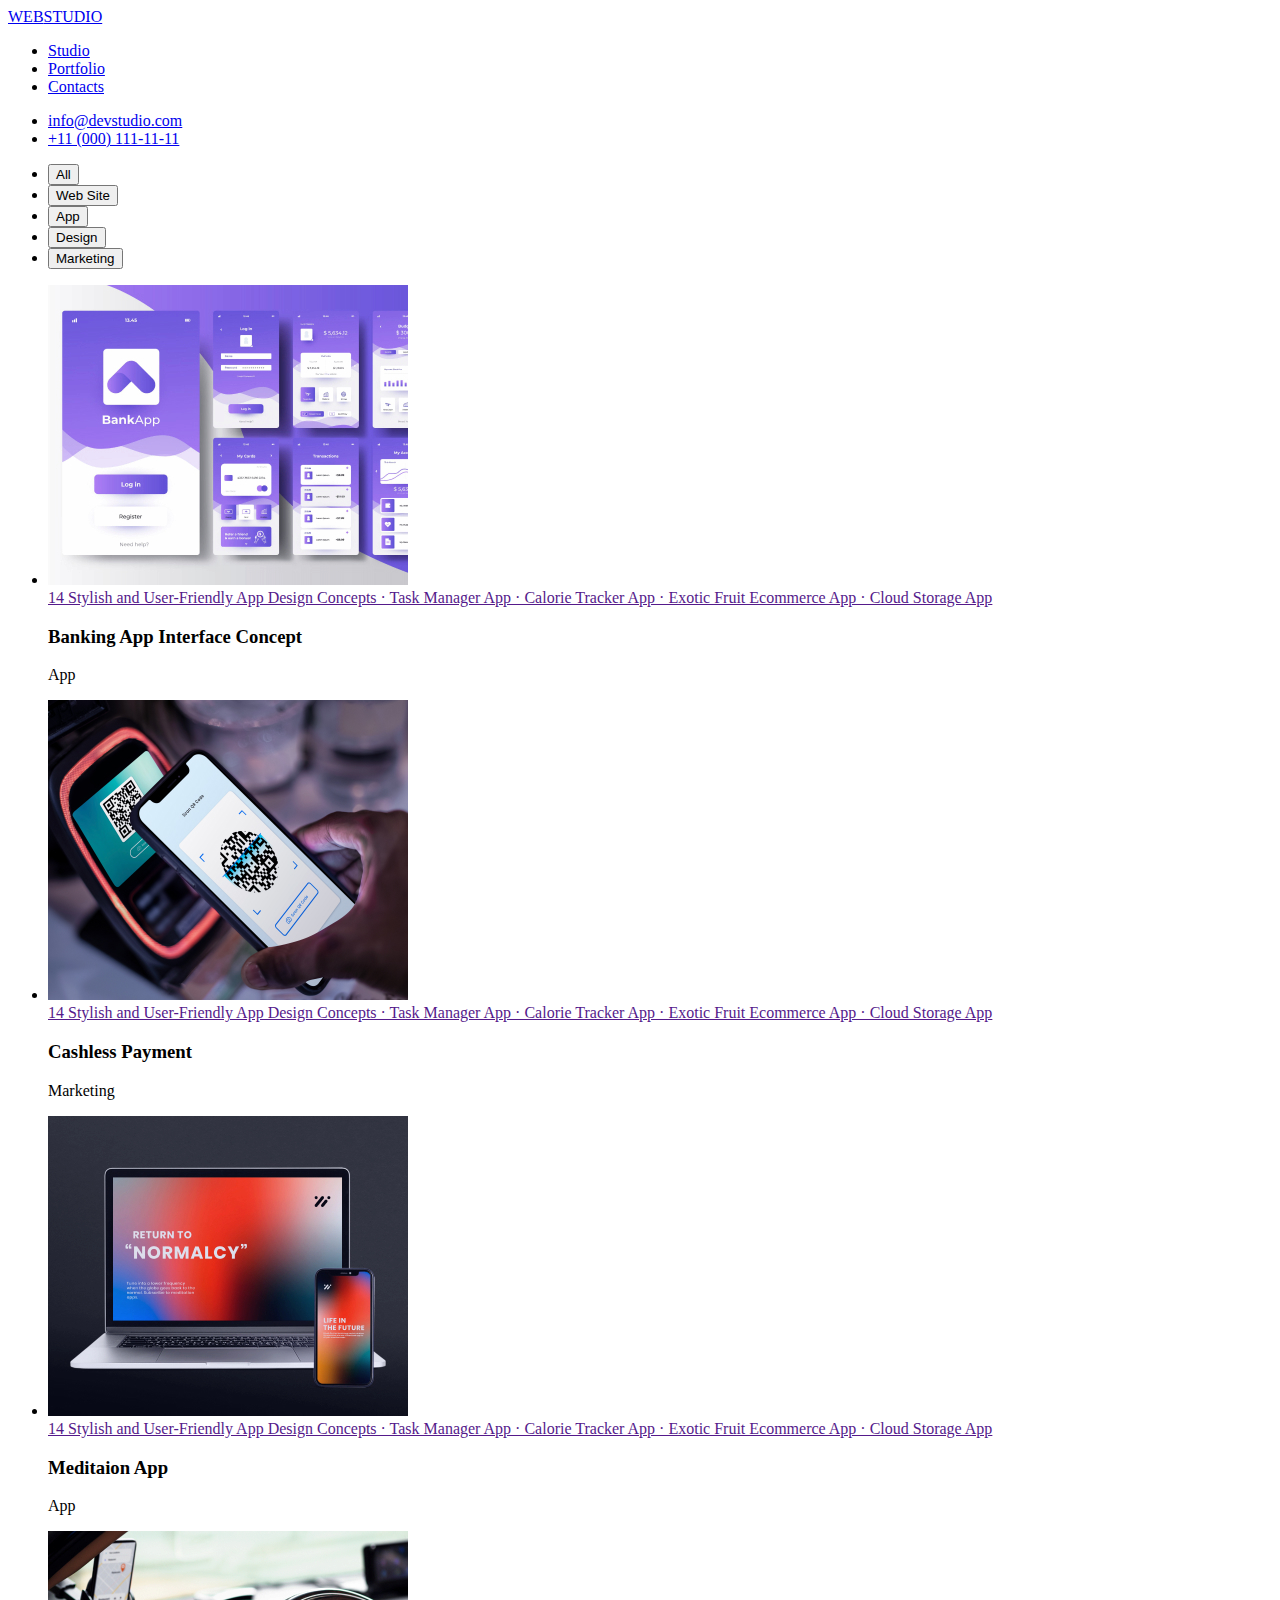
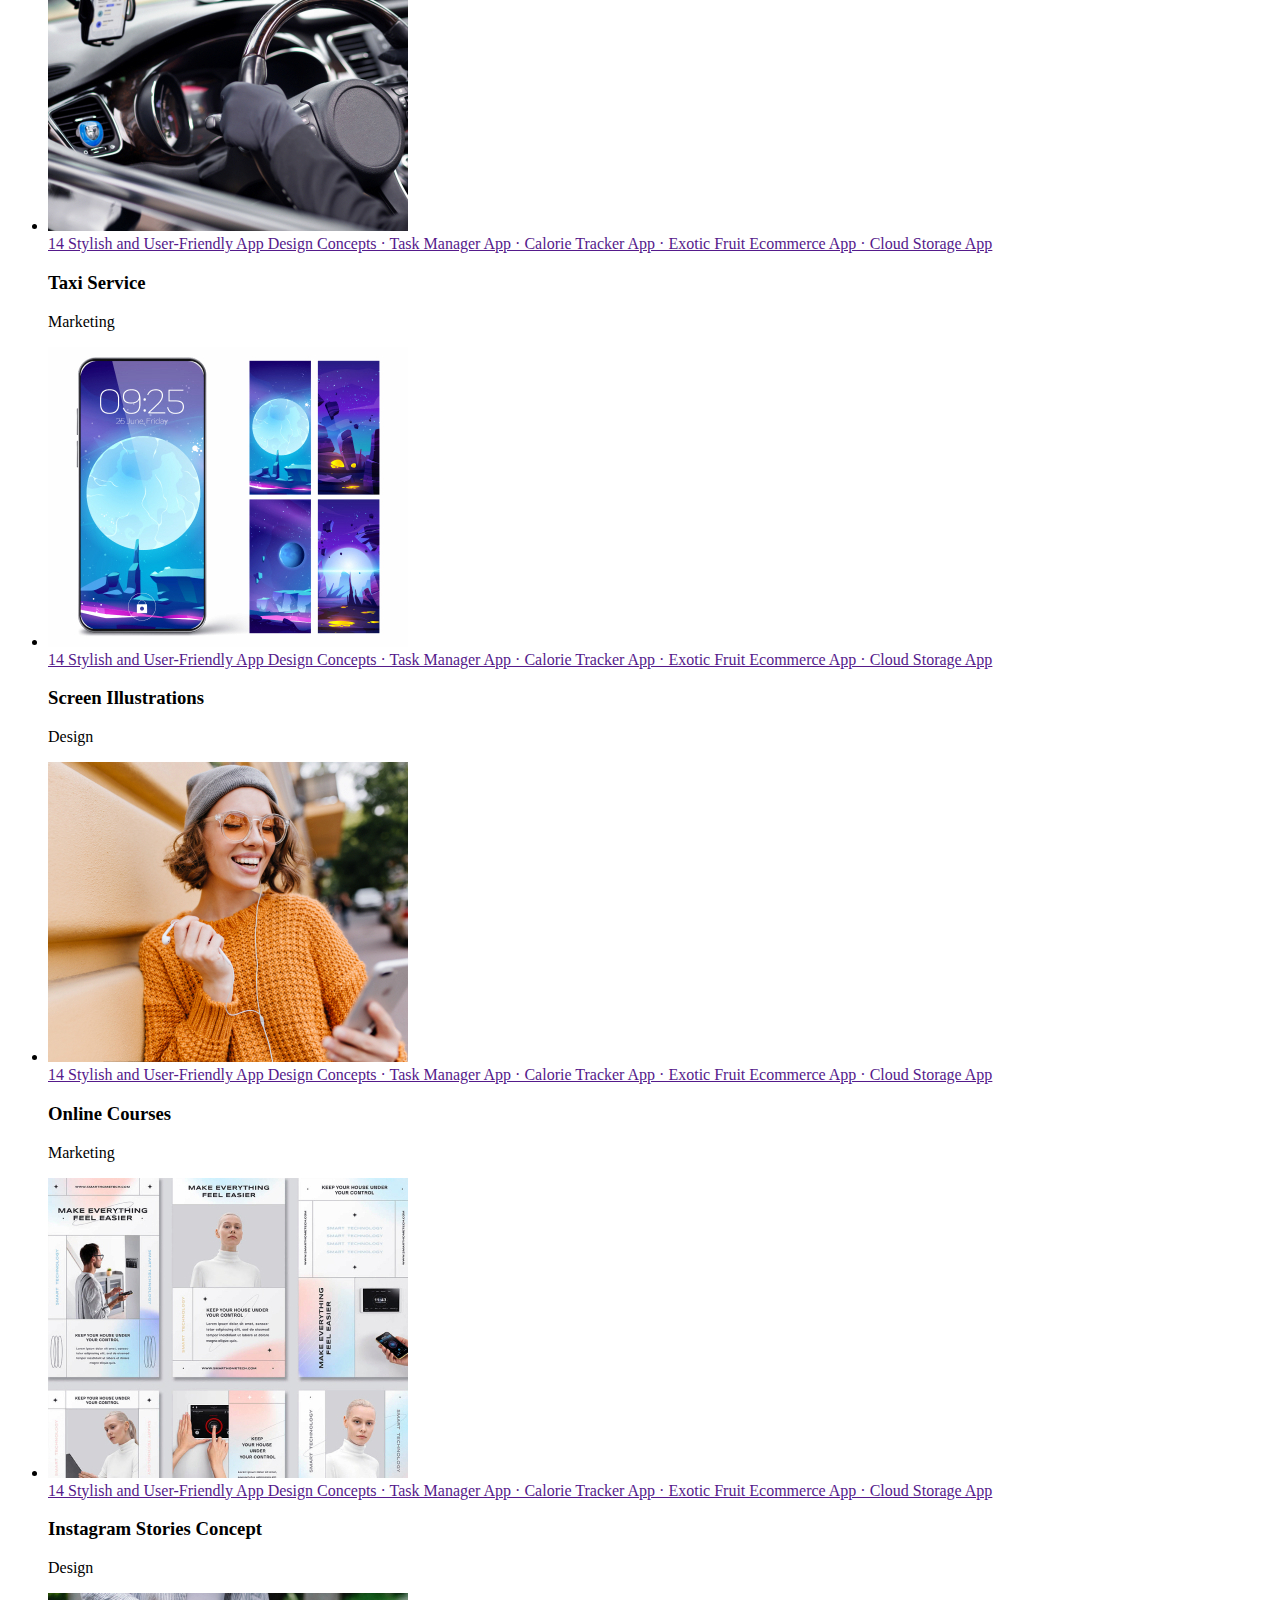
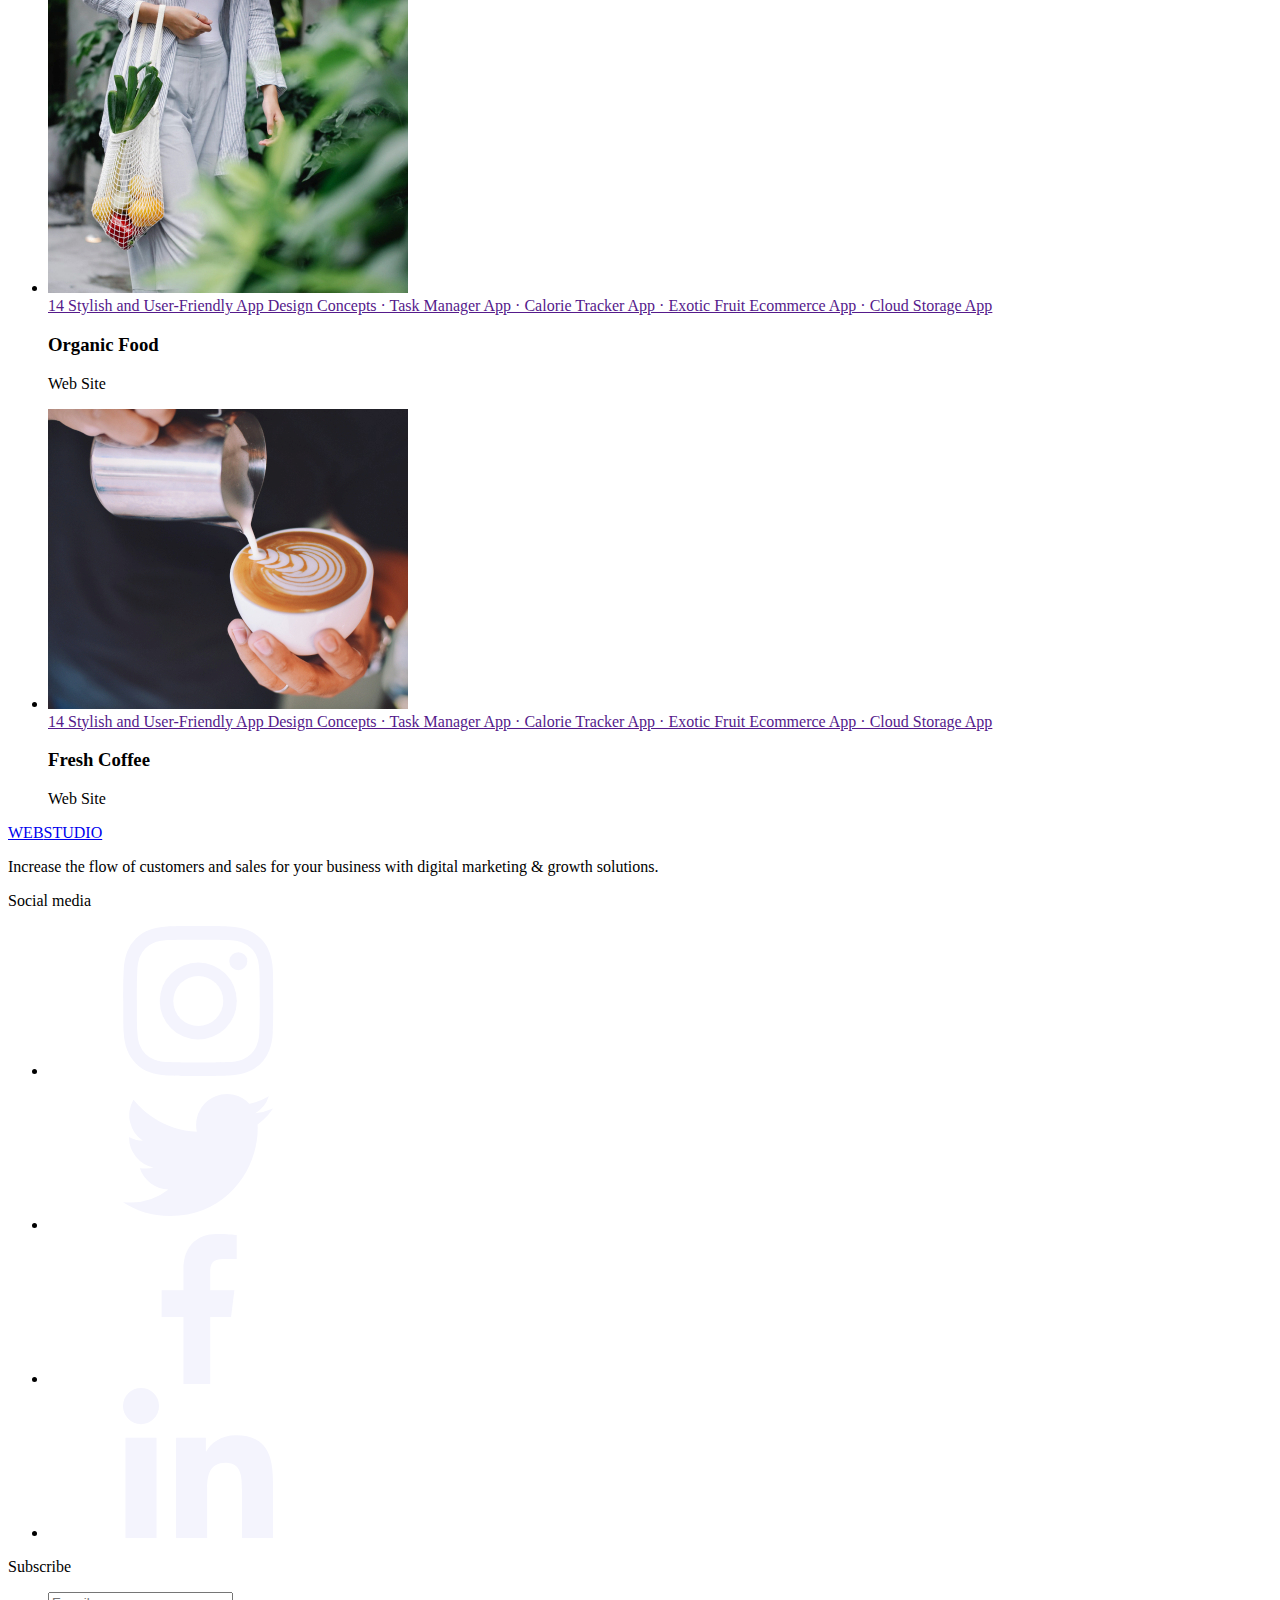
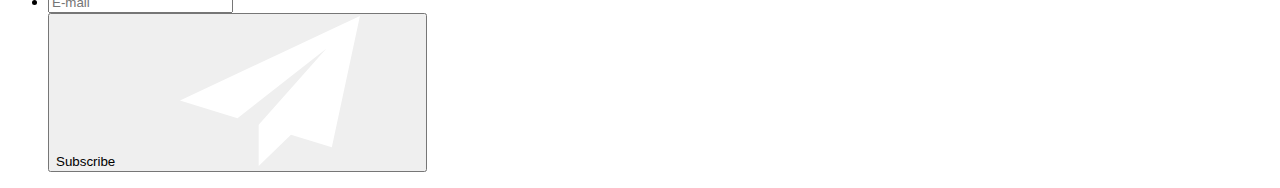
==== portfolio.html @ d81703ef "added hw7" ====
<!DOCTYPE html>
<html lang="en">
<head>
    <meta charset="UTF-8">
    <meta http-equiv="X-UA-Compatible" content="IE=edge">
    <meta name="viewport" content="width=device-width, initial-scale=1.0">
    
    <link rel="stylesheet" 
    href="https://cdnjs.cloudflare.com/ajax/libs/modern-normalize/1.1.0/modern-normalize.min.css" 
    integrity="sha512-wpPYUAdjBVSE4KJnH1VR1HeZfpl1ub8YT/NKx4PuQ5NmX2tKuGu6U/JRp5y+Y8XG2tV+wKQpNHVUX03MfMFn9Q==" 
    crossorigin="anonymous" 
    referrerpolicy="no-referrer"
    />
   
    <link rel="stylesheet" href="./css/portfolio.css">
    <title>Portfolio</title>
</head>
<body>
    <!--HEADER-->
    <header class="header">
        <div class="head-set container">
        <nav class="main-nav">
            <a class="webstudio" href="./index.html"><span class="web-btn">WEB</span>STUDIO</a>
            <ul class="header-list">
                <li><a class="navigation" href="./index.html">Studio</a></li>
                <li><a class="navigation portfolio" href="./portfolio.html">Portfolio</a></li>
                <li><a class="navigation" href="./index.html">Contacts</a></li>
                </ul>
        </nav>
        <ul class="header-phone">
            <li><a class="contact" href="mailto:info@devstudio.com">info@devstudio.com</a>
            </li>
            <li><a class="contact" href="tel:+11(000)111-11-11">+11 (000) 111-11-11</a>
            </li>
        </ul>
    </div>
    </header>
<!--NAVIGATION-->
    <main>
        <section class="section-portfolio">
    <div class="container">
        <ul class="buttons">
            <li><button class="portfolio-btn">All</button></li> 
            <li><button class="portfolio-btn">Web Site</button></li> 
            <li><button class="portfolio-btn">App</button></li>
            <li><button class="portfolio-btn">Design</button></li>
            <li><button class="portfolio-btn">Marketing</button></li>
           </ul>
       
       <!--CONCEPTS-->
        <ul class="main-content-portfolio">   
        <li class="photo-base icon-shadow"> 
        <a class="portfolio-focus" href="">      
        <div class="portfolio-thumb">   
        <img
        width="360" 
        src="./image/image-p1.jpg" 
        alt="Banking App">
        <div class="portfolio-translate">
        <div class="portfolio-overlay">
        <span class="overlay-text">14 Stylish and User-Friendly App Design Concepts · Task Manager App · Calorie Tracker App · Exotic Fruit Ecommerce App · Cloud Storage App</span>
        </div>
        </div>
        </div>
        </a>
        <div class="portfolio-text">
       <h3 class="hero">Banking App Interface Concept</h3>
       <p class="hero-text">App</p>
        </div>
       </li>

       <li class="photo-base icon-shadow">
        <a class="portfolio-focus" href="">
        <div class="portfolio-thumb">
        <img
        width="360" 
        src="./image/image-p2.jpg" 
        alt="Cashless">
        <div class="portfolio-translate">
        <div class="portfolio-overlay">
        <span class="overlay-text">14 Stylish and User-Friendly App Design Concepts · Task Manager App · Calorie Tracker App · Exotic Fruit Ecommerce App · Cloud Storage App</span>
        </div>
        </div>
        </div>
        </a>
        <div class="portfolio-text">
        <h3 class="hero">Cashless Payment</h3>
       <p class="hero-text">Marketing</p>
        </div>
       </li>

       <li class="photo-base icon-shadow">
        <a class="portfolio-focus" href="">
        <div class="portfolio-thumb">
        <img
        width="360" 
        src="./image/image-p3.jpg" 
        alt="Meditaion App">
        <div class="portfolio-translate">
        <div class="portfolio-overlay">
        <span class="overlay-text">14 Stylish and User-Friendly App Design Concepts · Task Manager App · Calorie Tracker App · Exotic Fruit Ecommerce App · Cloud Storage App</span>
        </div>
        </div>
        </div>
        </a>
        <div class="portfolio-text">
       <h3 class="hero">Meditaion App</h3>
       <p class="hero-text">App</p>
        </div>
       </li>

       <li class="photo-base icon-shadow">
        <a class="portfolio-focus" href="">
        <div class="portfolio-thumb">
        <img
        width="360" 
        src="./image/image-p4.jpg" 
        alt="Taxi Service">
        <div class="portfolio-translate">
        <div class="portfolio-overlay">
        <span class="overlay-text">14 Stylish and User-Friendly App Design Concepts · Task Manager App · Calorie Tracker App · Exotic Fruit Ecommerce App · Cloud Storage App</span>
        </div>
        </div>
        </div>
        </a>
        <div class="portfolio-text">
       <h3 class="hero">Taxi Service</h3>
       <p class="hero-text">Marketing</p>
        </div>
       </li>

       <li class="photo-base icon-shadow">
        <a class="portfolio-focus" href="">
        <div class="portfolio-thumb">
        <img
        width="360" 
        src="./image/image-p5.jpg" 
        alt="Screen Illustrations">
        <div class="portfolio-translate">
        <div class="portfolio-overlay">
        <span class="overlay-text">14 Stylish and User-Friendly App Design Concepts · Task Manager App · Calorie Tracker App · Exotic Fruit Ecommerce App · Cloud Storage App</span>
        </div>
        </div>
        </div>
        </a>
        <div class="portfolio-text">
       <h3 class="hero">Screen Illustrations</h3>
       <p class="hero-text">Design</p>
        </div>
       </li>

       
       <li class="photo-base icon-shadow">
        <a class="portfolio-focus" href="">
        <div class="portfolio-thumb">
        <img
        width="360" 
        src="./image/image-p6.jpg" 
        alt="Online Courses">
        <div class="portfolio-translate">
        <div class="portfolio-overlay">
        <span class="overlay-text">14 Stylish and User-Friendly App Design Concepts · Task Manager App · Calorie Tracker App · Exotic Fruit Ecommerce App · Cloud Storage App</span>
        </div>
        </div>   
        </div>
        </a>
        <div class="portfolio-text">
       <h3 class="hero">Online Courses</h3>
       <p class="hero-text">Marketing</p>
        </div>
       </li>
       
       
       <li class="photo-base icon-shadow">
        <a class="portfolio-focus" href="">
        <div class="portfolio-thumb">
        <img
        width="360" 
        src="./image/image-p7.jpg" 
        alt="Instagram Stories Concept">
        <div class="portfolio-translate">
        <div class="portfolio-overlay">
        <span class="overlay-text">14 Stylish and User-Friendly App Design Concepts · Task Manager App · Calorie Tracker App · Exotic Fruit Ecommerce App · Cloud Storage App</span>
        </div>
        </div>
        </div>
        </a>
        <div class="portfolio-text">
       <h3 class="hero">Instagram Stories Concept</h3>
       <p class="hero-text">Design</p>
        </div>
       </li>
       

       <li class="photo-base icon-shadow">
        <a class="portfolio-focus" href="">
        <div class="portfolio-thumb">
        <img
        width="360" 
        src="./image/image-p8.jpg" 
        alt="Organic Food">
        <div class="portfolio-translate">
        <div class="portfolio-overlay">
        <span class="overlay-text">14 Stylish and User-Friendly App Design Concepts · Task Manager App · Calorie Tracker App · Exotic Fruit Ecommerce App · Cloud Storage App</span>
        </div>
        </div>
        </div>
        </a>
        <div class="portfolio-text">
       <h3 class="hero">Organic Food</h3>
       <p class="hero-text">Web Site</p>
       </div>
       </li>


       <li class="photo-base icon-shadow">
        <a class="portfolio-focus" href="">
        <div class="portfolio-thumb">
        <img
        width="360" 
        src="./image/image-p9.jpg" 
        alt="Fresh Coffee">
        <div class="portfolio-translate">
        <div class="portfolio-overlay">
        <span class="overlay-text">14 Stylish and User-Friendly App Design Concepts · Task Manager App · Calorie Tracker App · Exotic Fruit Ecommerce App · Cloud Storage App</span>
        </div>
        </div>
        </div>
        </a>
        <div class="portfolio-text"> 
        <h3 class="hero">Fresh Coffee</h3>
        <p class="hero-text">Web Site</p>
        </div>
       </li>
        </ul>
    </div>
     </section>
    </main>
<!--FOOTER-->
    <footer class="footer">
        <div class="footer-flex">
        <div class="container social-place">
            <div class="webstudio-margin">
                <a class="webstudio-footer" href="./index.html"><span class="web-btn">WEB</span>STUDIO</a>
                <p class="footer-info">Increase the flow of customers and sales for your business with digital marketing &
                    growth solutions.</p>
            </div>
            <div class="footer-media">
                <p class="media-style">Social media</p>
                <ul class="footer-gap">
                <li>
                <a class="btn-config-footer" href=""><svg class="social-btn-footer">
                <use href="./image/symbol-defs.svg#instagram"></use>
                </svg></a>
                </li>
                <li>
                <a class="btn-config-footer" href=""><svg class="social-btn-footer">
                <use href="./image/symbol-defs.svg#twitter"></use>
                </svg></a>
                </li>
                <li>
                <a class="btn-config-footer" href=""><svg class="social-btn-footer">
                <use href="./image/symbol-defs.svg#facebook"></use>
                </svg></a>
                </li>
                <li>
                <a class="btn-config-footer" href=""><svg class="social-btn-footer">
                <use href="./image/symbol-defs.svg#linkedin"></use>
                </svg></a>
                </li>
             </ul>
            </div>
        </div>
        <form class=" footer-email">
    <label class="subscribe" for="email">Subscribe</label>
    <ul class="footer-subs">
     <li><input type="email" name="email" id="email" placeholder="E-mail" class="footer-input"></li>
     <button class="footer-button" type="submit">Subscribe
         <svg class="svg-send">
        <use href="./image/icons.svg#iconsend"></use>
     </svg>
     </button>
    </ul>
    </form>
    </div>
    </footer>
</body>
</html>
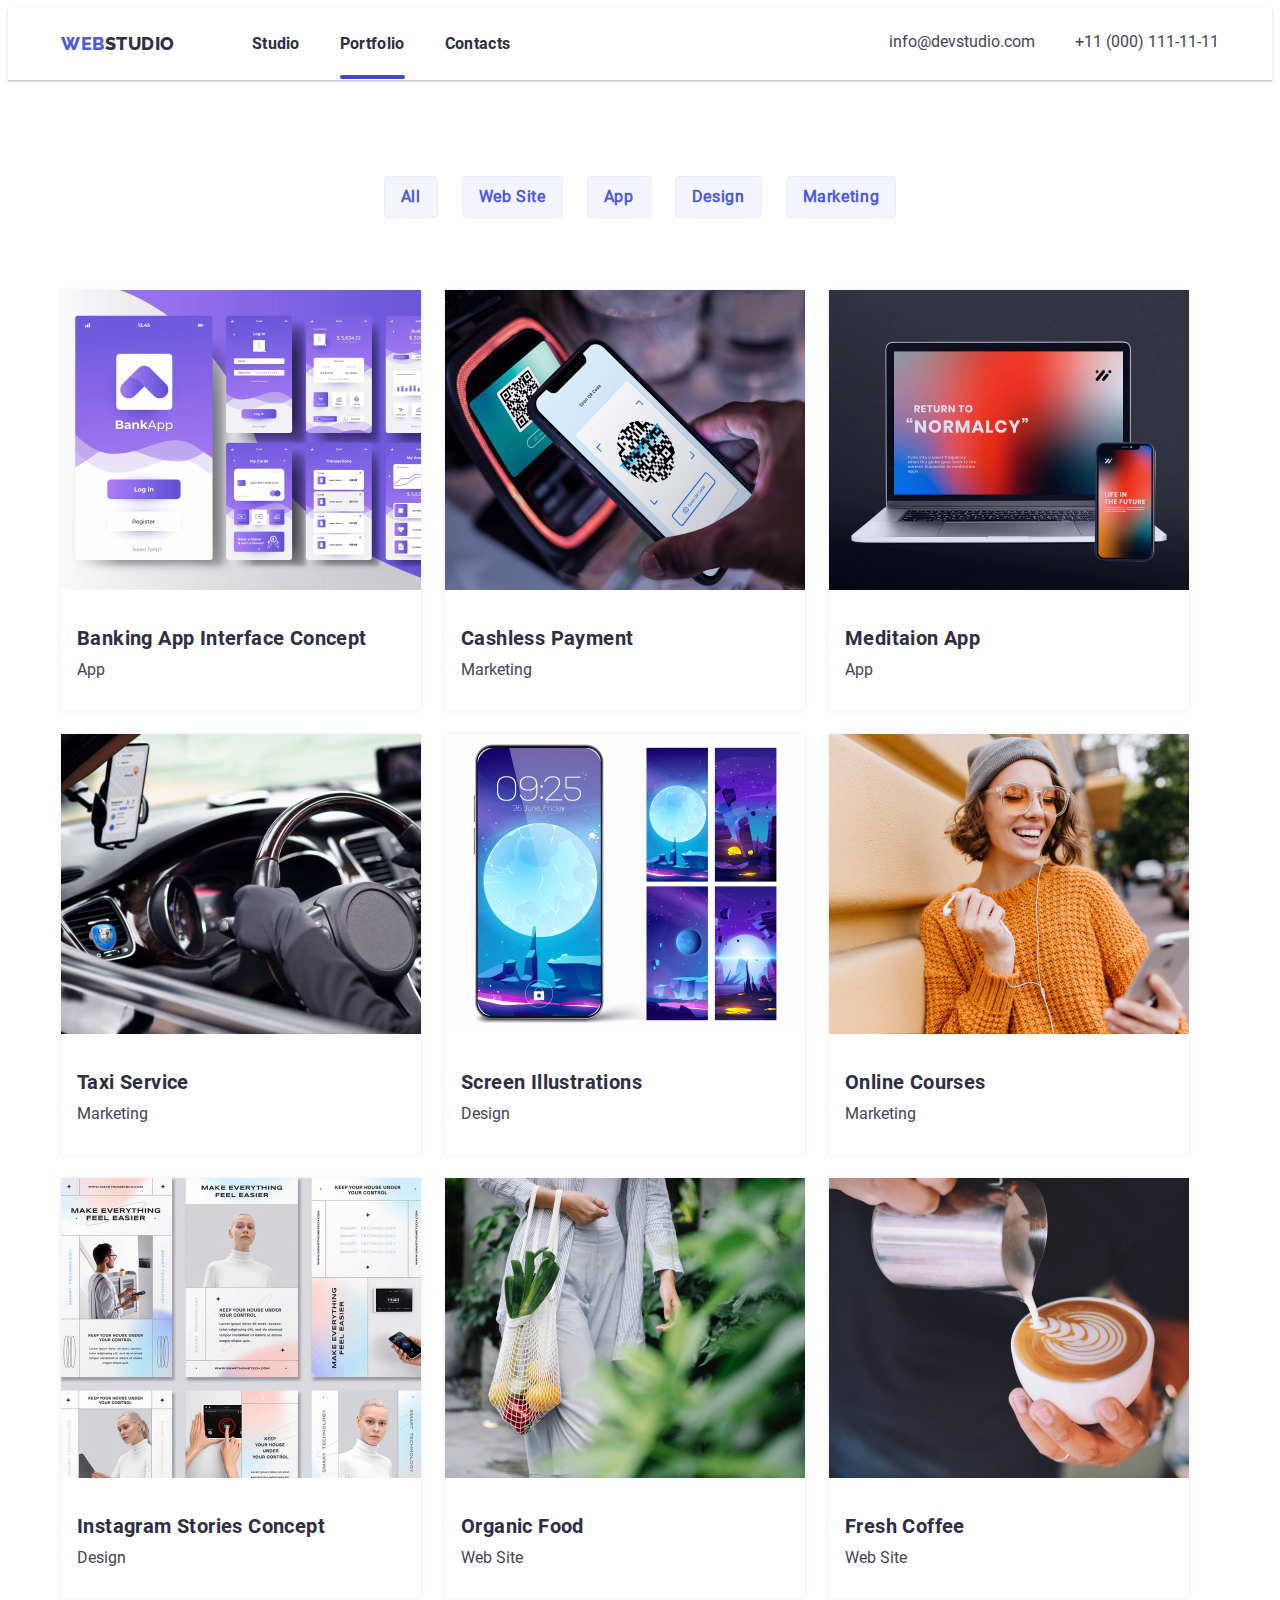
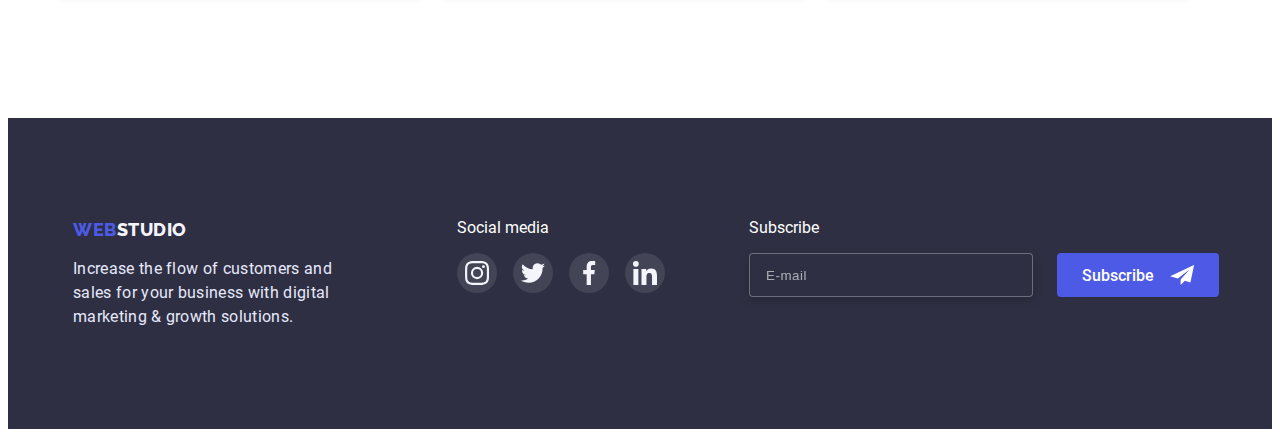
==== commit add15e21: "Bug fix" ====
--- a/portfolio.html
+++ b/portfolio.html
@@ -17,7 +17,7 @@
 </head>
 <body>
     <!--HEADER-->
-    <header class="header">
+    <header class="head">
         <div class="head-set container">
         <nav class="main-nav">
             <a class="webstudio" href="./index.html"><span class="web-btn">WEB</span>STUDIO</a>
--- a/css/portfolio.css
+++ b/css/portfolio.css
@@ -0,0 +1,378 @@
+/* FONTS */
+@font-face {
+    font-family:"Roboto-bold";
+    src: url("../fonts/Roboto-Bold.ttf");
+}
+@font-face {
+    font-family:"Roboto-medium";
+    src: url("../fonts/Roboto-Medium.ttf");
+}
+@font-face {
+    font-family:"Roboto-regular";
+    src: url("../fonts/Roboto-Regular.ttf");
+}
+@font-face {
+    font-family:"Raleway-extra";
+    src: url("../fonts/Raleway-ExtraBold.ttf");
+}
+/* FONTS END */
+/* HEADER */
+h1,
+h2,
+h3,
+h4,
+p {
+  margin-top: 0;
+  margin-bottom: 0;
+}
+
+ul,
+ol {
+  margin-top: 0;
+  margin-bottom: 0;
+  padding-left: 0;
+  padding-right: 0;
+ list-style: none; 
+}
+
+
+:root {
+ --primary-text-color:#434455;
+ --title-text-color: #2E2F42;
+ --logo-color: #4D5AE5;
+ --white-footer: #FFFFFF;
+ --timing-function:cubic-bezier(0.4, 0, 0.2, 1)
+}
+
+a:hover {
+    color:  blue
+}
+a:focus {
+color: blue;
+}
+.head {
+    padding-top: 24px;
+    padding-bottom: 24px;
+    box-shadow: 0px 2px 1px rgba(46, 47, 66, 0.08), 0px 1px 1px rgba(46, 47, 66, 0.16), 0px 1px 6px rgba(46, 47, 66, 0.08);
+}
+.head-set {
+    display: flex;
+    justify-content: space-between;
+}
+.container {
+    width: 1158px;
+    margin: 0 auto;
+    padding-left: 12px;
+    padding-right: 12px;
+}
+.main-nav {
+    display: flex;
+    align-items: center;
+}
+.webstudio {
+font-family:"Raleway-extra";
+text-decoration: none;
+font-size: 18px;
+line-height: 1.3;
+letter-spacing: 0.03em;
+color: #2E2F42;
+margin-right: 77px;
+transition-property: color;
+transition-duration: 250ms;
+transition-timing-function: cubic-bezier(0.4, 0, 0.2, 1);
+}
+.header-list  {
+    list-style: none;
+    display: flex;
+    align-items: center;
+    gap: 40px;
+}
+.navigation{
+position: relative;
+font-family:"Roboto-bold";
+font-size: 16px;
+line-height: 1.5;
+letter-spacing: 0.02em;
+color: #2E2F42;
+text-decoration: none;
+transition-property: color;
+transition-duration: 250ms;
+transition-timing-function: cubic-bezier(0.4, 0, 0.2, 1);
+padding-top:24px;
+padding-bottom:26px;
+}
+.portfolio::after{
+    position:absolute;
+    left: 0;
+    bottom: 0;
+    content:"";
+    display: block;
+    width: 100%;
+    height: 4px;
+    background-color: #404BBF;
+    border-radius: 2px;
+}
+.header-phone {
+display: flex;
+gap: 40px;
+margin: 0;
+padding: 0;
+}
+.contact {
+    font-family:"Roboto-regular";
+    display: block;
+    font-weight: 400;
+    font-size: 16px;
+    text-decoration: none;
+    line-height: 1.3;
+    color:#434455;
+    transition: color 250ms cubic-bezier(0.4, 0, 0.2, 1);
+}
+.section-portfolio {
+    padding-top: 96px;
+    padding-bottom: 120px;
+}
+.buttons {
+    display: flex;
+    gap: 24px;
+    margin-bottom: 72px;
+    padding-right: 0;
+    justify-content: center;
+    align-items: center;
+}
+.portfolio-btn {
+    font-family: 'Roboto-regular';
+    background: #F4F4FD;
+    border: 1px solid #E7E9FC;
+    border-radius: 4px;
+    padding: 8px 16px;
+    color: #4D5AE5;
+    letter-spacing: 0.04em;
+    font-weight: 600;
+    font-size: 16px;
+    line-height: 24px;
+    transition-property: background-color,box-shadow,color;
+    transition-duration: 250ms;
+    transition-timing-function: cubic-bezier(0.4, 0, 0.2, 1);
+}
+.portfolio-btn:hover,
+.portfolio-btn:focus {
+    background: #4D5AE5;
+    box-shadow: 0px 3px 1px rgba(0, 0, 0, 0.1), 0px 2px 1px rgba(0, 0, 0, 0.08), 0px 2px 2px rgba(0, 0, 0, 0.12);
+    border-radius: 4px;
+    color: #FFFFFF;
+    cursor: pointer;
+    }
+        .main-content-portfolio {
+    display: flex;
+    flex-wrap: wrap;
+    gap: 24px;
+    }
+       .photo-base {
+    width: 360px;
+    height: 420px;
+    left: 156px;
+    top: 288px;
+    background: #FFFFFF;
+    outline: 0.5px solid #F4F4FD;
+    box-shadow: 0px 1px 6px rgba(46, 47, 66, 0.08);
+    transition-property: box-shadow;
+    transition-duration: 250ms;
+    transition-timing-function: cubic-bezier(0.4, 0, 0.2, 1);
+    }
+      .icon-shadow:hover {
+    box-shadow: 0px 3px 1px rgba(0, 0, 0, 0.1), 0px 2px 1px rgba(0, 0, 0, 0.08), 0px 2px 2px rgba(0, 0, 0, 0.12);
+    }
+    .portfolio-focus:focus {color: #000;}
+    .portfolio-thumb {
+    position: relative;
+    overflow: hidden;
+}
+.portfolio-translate {
+    position:absolute;
+    top: 0;
+    left: 0;
+    width: 100%;
+    height: 100%;
+    background-color:rgba(64,75,191,0.70);
+    transform: translateY(100%);
+    transition: transform 250ms cubic-bezier(0.4, 0, 0.2, 1);
+}
+.portfolio-thumb:hover .portfolio-translate  {
+    transform: translateY(0%);
+}
+.portfolio-overlay {
+    position: absolute;
+    top: 50%;
+    left: 50%;
+    transform: translate(-50%,-50%);
+    width: 296px;
+    height: 100px;
+    padding-bottom:164px;
+}
+.overlay-text {
+    font-family: "Roboto-regular";
+    font-size: 16px;
+    color:#F4F4FD;   
+}
+  .portfolio-text {
+    padding-top: 32px;
+    padding-left: 16px;
+    padding-bottom: 32px;
+    }
+    .hero {
+font-family: 'Roboto-bold';
+font-size: 20px;
+line-height: 1.2;
+letter-spacing: 0.02em;
+color: #2E2F42;
+text-decoration: none;
+margin-bottom: 8px;
+} 
+.hero-text {
+font-family: 'Roboto-regular';
+font-size: 16px;
+line-height: 1.5;
+color: #434455;
+}
+.footer {
+    background-color: #2E2F42;
+    padding-top: 100px;
+    padding-bottom: 100px;
+}
+.footer-flex {
+    display: flex;
+    width: 1158px;
+    margin: 0 auto;
+}
+.social-place {
+    display: flex;
+}
+.webstudio-margin {
+margin-right: 120px;
+}
+.webstudio-footer {
+   font-family:"Raleway-extra";
+   text-decoration: none;
+   font-size: 18px;
+   line-height: 1.3;
+   display: flex;
+   align-items: center;
+   letter-spacing: 0.03em;
+   text-transform: uppercase;
+   color: #F4F4FD;
+   transition-property: color;
+    transition-duration: 250ms;
+    transition-timing-function: cubic-bezier(0.4, 0, 0.2, 1);
+}
+.web-btn {
+font-family: 'Raleway-extra';
+font-size: 18px;
+line-height: 1.3;
+letter-spacing: 0.03em;
+color: #4D5AE5;
+
+}
+.footer-info {
+font-family: 'Roboto-regular';
+font-size: 16px;
+line-height: 1.5;
+letter-spacing: 0.02em;
+color: #E7E9FC;
+max-width: 264px;
+margin-top: 16px;
+}
+.footer-media {
+    width: 208px;
+}
+.media-style {
+    font-family: "Roboto-regular";
+    font-size: 16px;
+    color: var(--white-footer);
+    padding-bottom: 16px;
+}
+.footer-gap {
+    display: flex;
+    gap: 16px;
+}
+.btn-config-footer {
+        background-color:rgba(255, 255, 255, 0.1);
+        display: flex;
+        align-items: center;
+        justify-content: center;
+        border-radius: 50%;
+        border: none;
+        width: 40px;
+        height: 40px;
+        transition-property: background-color;
+        transition-duration: 250ms;
+        transition-timing-function: cubic-bezier(0.4, 0, 0.2, 1);
+}
+.btn-config-footer:hover,
+.btn-config-footer:focus {
+background-color: #31D0AA;
+}
+.social-btn-footer {
+    width: 24px;
+    height: 24px;
+}
+.subscribe {
+    font-family: "Roboto-regular";
+    font-size: 16px;
+    color: var(--white-footer);
+} 
+.footer-subs {
+display: flex;
+padding-top: 16px;
+ gap: 24px;
+}
+.footer-input {
+    width: 264px;
+    height: 40px;
+    color: white;
+    background-color:#2E2F42;
+    border: 1px solid rgba(255, 255, 255, 0.3);
+    filter: drop-shadow(0px 4px 4px rgba(0, 0, 0, 0.15));
+    border-radius: 4px;
+    padding-left: 16px;
+    letter-spacing: 0.04em;
+}
+.footer-input:hover,
+.footer-input:focus {
+    border: 1px solid #4D5AE5;
+cursor: pointer;
+transition-property: border;
+transition-duration: 250ms;
+transition-timing-function: cubic-bezier(0.4, 0, 0.2, 1);
+}
+
+.footer-subs input::placeholder {
+color: rgba(255, 255, 255, 0.6);
+}
+.footer-button {
+font-family: "Roboto-medium";
+font-size: 16px;
+color: var(--white-footer);
+background-color: #4D5AE5;
+border-radius: 4px ;
+border: none;
+cursor: pointer;
+display: flex;
+align-items: center;
+justify-content: center;
+padding: 8px 25px;
+gap: 16px;
+}
+.footer-button:hover,
+.footer-button:focus {
+background-color:#404BBF;
+ box-shadow: 0px 4px 4px rgb(0 0 0 / 15%);
+transition-property: var(--logo-color);
+transition-duration: 250ms;
+transition-timing-function: cubic-bezier(0.4, 0, 0.2, 1);
+}
+.svg-send {
+display: flex;
+width: 24px;
+height: 20px;
+}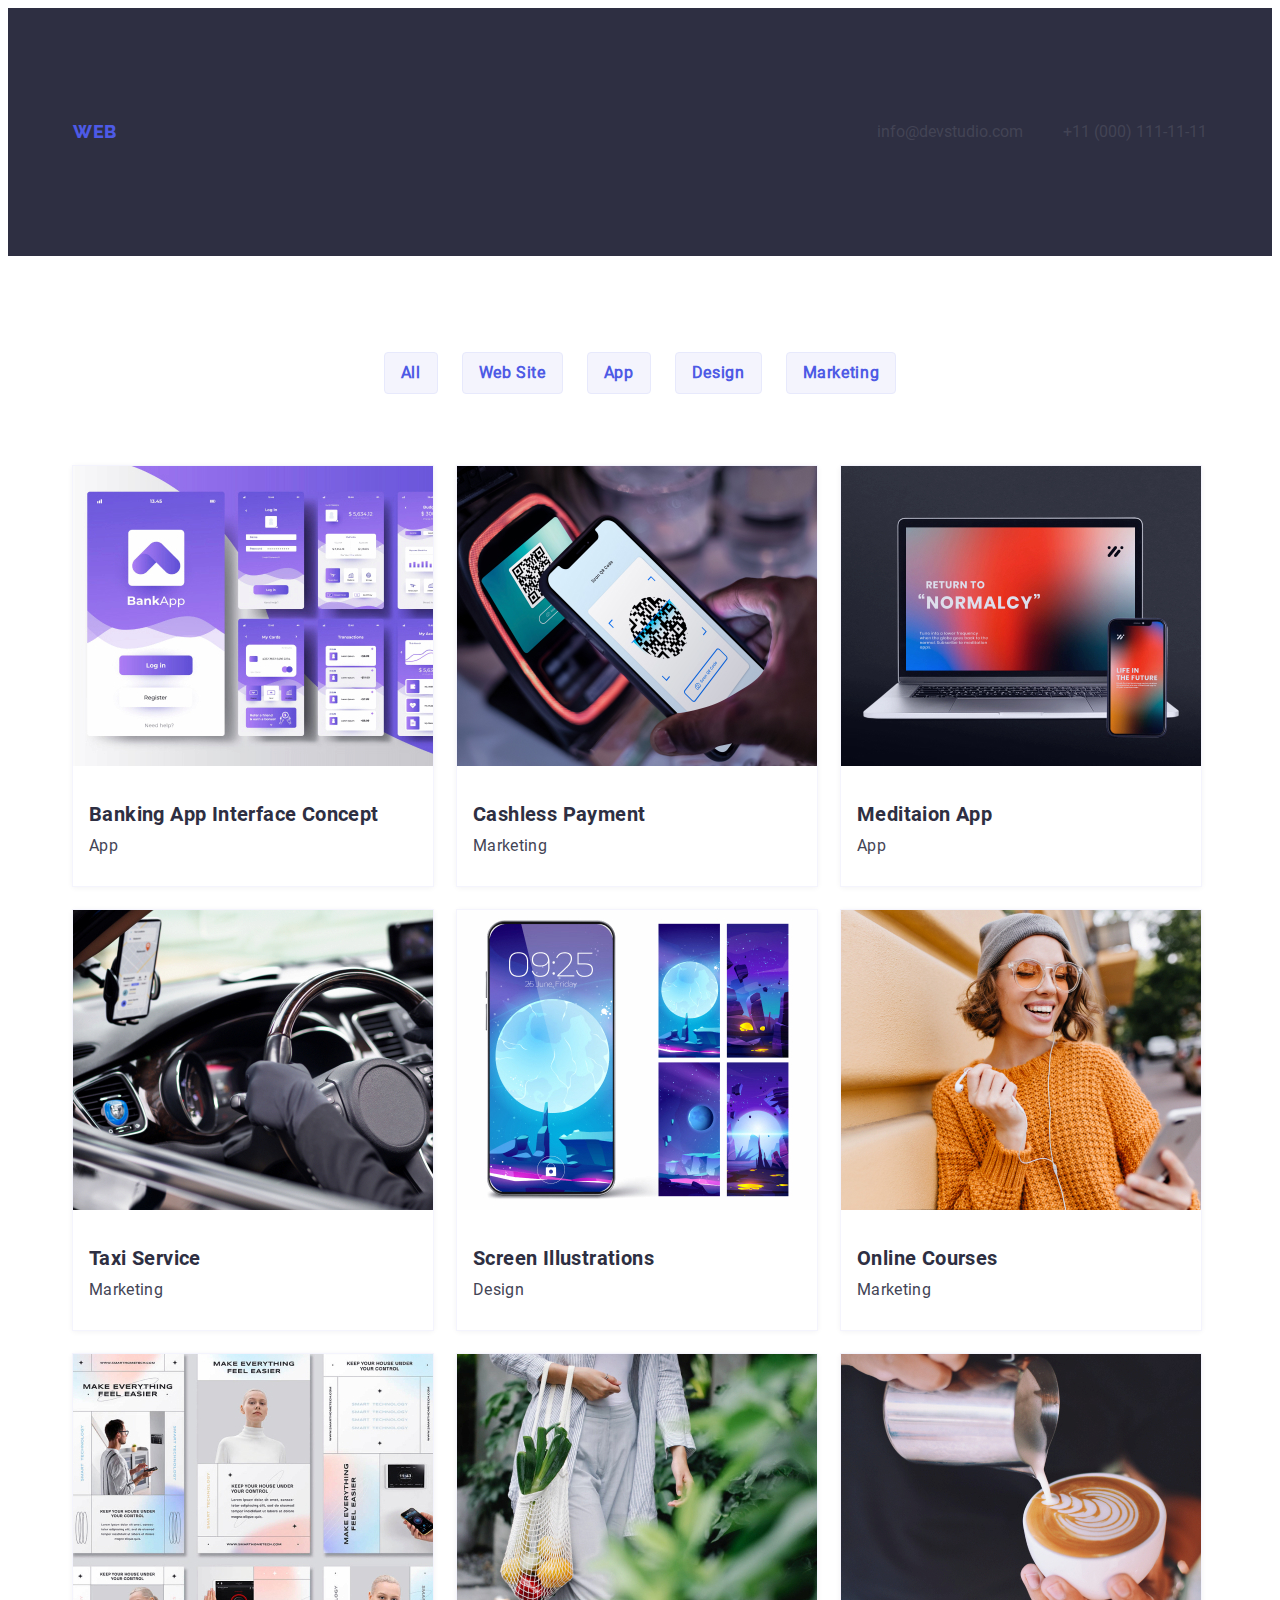
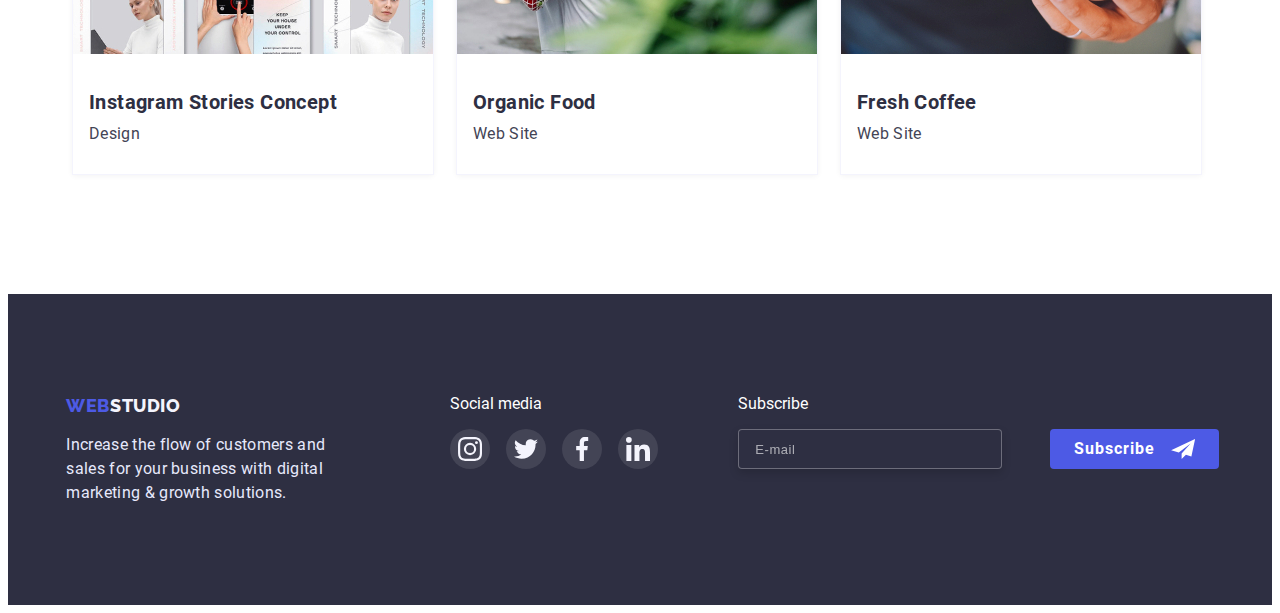
==== commit cf40d343: "fixed html" ====
--- a/portfolio.html
+++ b/portfolio.html
@@ -12,7 +12,7 @@
     referrerpolicy="no-referrer"
     />
    
-    <link rel="stylesheet" href="./css/portfolio.css">
+    <link rel="stylesheet" href="./css/styles.css">
     <title>Portfolio</title>
 </head>
 <body>
--- a/css/styles.css
+++ b/css/styles.css
@@ -0,0 +1,1495 @@
+/* FONTS */
+@font-face {
+    font-family:"Roboto-bold";
+    src: url("../fonts/Roboto-Bold.ttf");
+}
+@font-face {
+    font-family:"Roboto-medium";
+    src: url("../fonts/Roboto-Medium.ttf");
+}
+@font-face {
+    font-family:"Roboto-regular";
+    src: url("../fonts/Roboto-Regular.ttf");
+}
+@font-face {
+    font-family:"Raleway-extra";
+    src: url("../fonts/Raleway-ExtraBold.ttf");
+}
+/* FONTS END */
+*, ::after, ::before {
+    box-sizing: border-box;
+}
+:root {
+ --primary-text-color:#434455;
+ --title-text-color: #2E2F42;
+ --logo-color: #4D5AE5;
+ --white-footer: #FFFFFF;
+ --timing-function:cubic-bezier(0.4, 0, 0.2, 1)
+}
+h1,
+h2,
+h3,
+h4,
+p {
+  margin-top: 0;
+  margin-bottom: 0;
+}
+ul,
+ol {
+  margin-top: 0;
+  margin-bottom: 0;
+  padding-left: 0;
+  padding-right: 0; 
+  list-style: none;
+}
+a:hover {
+color:  blue
+}
+a:focus {
+color: blue;
+}
+.container {
+
+    padding-left: 15px;
+    padding-right: 15px;
+    margin: 0 auto;
+}
+@media screen and (min-width:480px) {
+    .container {
+        width: 426px;
+    } 
+}
+@media screen and (min-width:768px) {
+    .container {
+        width: 767px;
+    } 
+}
+@media screen and (min-width:1200px) {
+    .container {
+    width: 1158px;
+    margin: 0 auto;
+    padding-left: 12px;
+    padding-right: 12px;
+    } 
+}
+
+/* ==========HEADER=========== */
+.studio::after{
+    position:absolute;
+    left: 0;
+    bottom: 0;
+    content:"";
+    display: block;
+    width: 100%;
+    height: 4px;
+    background-color: #404BBF;
+    border-radius: 2px;
+}
+.header {
+    padding-top: 24px;
+    padding-bottom: 24px;
+    margin-top: 0;
+    margin-bottom: 0;
+    box-shadow: 0px 2px 1px rgba(46, 47, 66, 0.08), 0px 1px 1px rgba(46, 47, 66, 0.16), 0px 1px 6px rgba(46, 47, 66, 0.08);
+}
+@media screen and (min-width:768px) {
+    .header {
+        padding-top: 17px;
+        padding-bottom: 17px;
+    }
+}
+@media screen and (max-width:1999.98px) {
+    .header {
+        padding-top: 20px;
+        padding-bottom: 20px;
+    }
+}
+@media screen and (min-width:1200px) {
+    .header {
+        padding-top: 24px;
+        padding-bottom: 24px;
+    }
+    
+}
+.head-set {
+    display: flex;
+    align-items: center;
+    justify-content: space-between;
+}
+@media screen and (max-width:767.98px) {
+    .head-set {
+    display: flex;
+    width: 100vw;
+    align-items: center;
+    justify-content: space-between;
+}
+}
+@media screen and (min-width:1200px) {
+    .head-set {
+    padding-left: 12px;
+    padding-right: 12px;
+    margin: 0 auto;
+}
+}
+.main-nav {
+    display: flex;
+    align-items: center;
+}
+.header-list {
+    list-style: none;
+    display: flex;
+    align-items: center;
+    gap: 40px;
+    margin-left: 77px;
+}
+@media screen and (min-width:320px) {
+    .header-list {
+        display: none;
+    }
+}
+@media screen and (min-width:768px) {
+    .header-list {
+    list-style: none;
+    display: flex;
+    align-items: center;
+    gap: 40px;
+    margin-left: 120px;
+    }
+}
+@media screen and (min-width:1200px) {
+    .header-list {
+        margin-left: 77px;
+    }  
+}
+.header-phone {
+display: flex;
+gap: 40px;
+margin: 0;
+padding: 0;
+}
+@media screen and (min-width:768px) {
+    .header-phone {
+        gap:unset;
+        flex-direction: column;
+    }   
+}
+@media screen and (max-width:767.98px) {
+    .header-phone {
+        display: none;
+    }   
+}
+@media screen and (min-width:1200px) {
+    .header-phone {
+        gap:40px;
+        flex-direction: unset;
+    }
+    
+}
+.contact {
+    font-family:"Roboto-regular";
+    display: block;
+    font-weight: 400;
+    font-size: 16px;
+    text-decoration: none;
+    line-height: 1.3;
+    color:#434455;
+    transition: color 250ms cubic-bezier(0.4, 0, 0.2, 1);
+}
+@media screen and (min-width:768px) {
+    .contact {
+        font-size: 12px;
+    } 
+}
+@media screen and (min-width:1200px) {
+    .contact {
+    font-family:"Roboto-regular";
+    display: block;
+    font-weight: 400;
+    font-size: 16px;
+    text-decoration: none;
+    line-height: 1.5;
+    color:#434455;
+    transition: color 250ms cubic-bezier(0.4, 0, 0.2, 1); 
+    }
+    
+}
+.list {
+    list-style: none;
+    margin: 0;
+    padding: 0;
+}
+.contacts {
+    font-family:"Roboto-regular";
+    font-size: 16px;
+    line-height: 1.5;
+    letter-spacing: 0.02em;
+    color: #434455;
+    text-decoration: none;
+    transition-property: color;
+    transition-duration: 250ms;
+    transition-timing-function: cubic-bezier(0.4, 0, 0.2, 1);
+}
+.webstudio {
+font-family:"Raleway-extra";
+text-decoration: none;
+font-size: 18px;
+line-height: 1.3;
+letter-spacing: 0.03em;
+color: #2E2F42;
+transition-property: color;
+transition-duration: 250ms;
+transition-timing-function: cubic-bezier(0.4, 0, 0.2, 1);
+}
+.web-btn {
+font-family: 'Raleway-extra';
+font-size: 18px;
+line-height: 1.3;
+letter-spacing: 0.03em;
+color: #4D5AE5;
+}
+.navigation{
+position: relative;
+font-family:"Roboto-bold";
+font-size: 16px;
+line-height: 1.5;
+letter-spacing: 0.02em;
+color: #2E2F42;
+text-decoration: none;
+transition-property: color;
+transition-duration: 250ms;
+transition-timing-function: cubic-bezier(0.4, 0, 0.2, 1);
+padding-top:24px;
+padding-bottom:26px;
+}
+@media screen and (min-width:1200px) {
+    .studio::after {
+    position:absolute;
+    left: 0;
+    bottom: 0;
+    content:"";
+    display: block;
+    width: 100%;
+    height: 4px;
+    background-color: #404BBF;
+    border-radius: 2px;
+    }
+    
+}
+
+/* ====MAIN===== */
+.heading {
+    font-family:"Roboto-bold";  
+    margin-bottom: 72px;
+    padding-right: 15px;
+    padding-left: 15px;
+    font-weight: 700;
+    font-size: 36px;
+    color: #FFFFFF;
+    line-height: 1.11;
+    letter-spacing: 0.02em;
+}
+@media screen and (min-width:1200px) {
+    .heading {  
+    font-size: 56px;
+    line-height: 1.07;
+    text-align: center;
+    padding-bottom: 48px;
+    margin: 0;
+}
+}
+@media screen and (min-width:768px) {
+    .heading {
+        font-size:56px;
+        margin-bottom: 40px;
+    }
+}
+.head {
+        background-color: var(--title-text-color);
+        text-align: center;
+        padding-top: 112px;
+        padding-bottom: 112px;
+}
+.head-section {
+    display: block;
+    margin-left: auto;
+    margin-right: auto;
+    background-image: linear-gradient(
+        rgba(46, 47, 66, 0.7),
+        rgba(46, 47, 66, 0.7)
+        ),
+        url(../image/people-office-small.jpg);
+    background-repeat: no-repeat;
+    background-position: center;
+    background-size: cover;
+}
+@media (min-device-pixel-ratio: 2),
+  (min-resolution: 192dpi),
+  (min-resolution: 2dppx) {
+    .head-section {
+        background-image: linear-gradient(
+            rgba(46, 47, 66, 0.7),
+            rgba(46, 47, 66, 0.7)
+            ),
+            url(../image/people-office-2x.jpg);
+    }
+  }
+    @media screen and (min-width:320px) {
+    .head-section {
+        height:432px;
+    }
+  }
+    @media screen and (min-width:768px) {
+    .head-section {
+    background-image: linear-gradient(
+        rgba(46, 47, 66, 0.7),
+        rgba(46, 47, 66, 0.7)
+        ),
+        url(../image/people-office-tablet.jpg);
+    background-repeat: no-repeat;
+    background-position: center;
+    background-size: cover;
+    }
+  }
+  @media screen and (min-width:1200px) {
+    .head-section {
+        background-color: var(--title-text-color);
+    background-image: linear-gradient(to right,
+    rgba( 46, 47, 66, 0.7 ),
+    rgba( 46, 47, 66, 0.7 )),
+    url(../image/people-office\ 1.jpg);
+    box-shadow: 0px 4px 4px rgba(0, 0, 0, 0.25), 0px 4px 4px rgba(0, 0, 0, 0.25);
+    background-size: cover;
+    padding: 192px 0px 192px 0px;
+    text-align: center;
+    margin: 0;
+    
+    }
+  }
+  @media screen and (min-width:1200px) {
+    .head-section {
+        height:603px;
+    }  
+  }
+  .btn:hover,
+.btn:focus{
+    background-color:#404BBF;
+    box-shadow: 0px 4px 4px rgb(0 0 0 / 15%);
+}
+.btn {
+font-family: 'Roboto-bold';
+display: inline-block;
+border: 1px solid transparent;
+min-width: 170px;
+padding: 16px 32px;
+border-radius: 4px;
+font-weight: 600;
+font-size: 16px;
+line-height: 1.19;
+letter-spacing: 0.04em;
+color: #FFFFFF;
+background-color: #4D5AE5;
+box-shadow: 0px 4px 4px rgb(0 0 0 / 15%);
+cursor: pointer;
+transition-property: background-color;
+transition-duration: 250ms;
+transition-timing-function: cubic-bezier(0.4, 0, 0.2, 1);
+}
+@media screen and (min-width:1200px) {
+    .btn {
+line-height: 1.1;
+border: none;
+cursor: pointer;
+display: flex;
+align-items: center;
+justify-content: center;
+gap:10px;
+margin-right: auto;
+margin-left: auto;
+}
+    
+}
+.hero {
+font-family: 'Roboto-bold';
+font-weight: 600;
+font-size: 36px;
+line-height: 1.1;
+letter-spacing: 0.02em;
+color: #2E2F42;
+text-decoration: none;
+margin-bottom: 8px;
+/* text-align: center; */
+} 
+@media screen and (min-width:1200px) {
+.hero {
+font-size: 20px;
+line-height: 1.2;
+text-align: left;
+}
+}
+.hero-text {
+font-family: 'Roboto-medium';
+font-size: 16px;
+line-height: 1.5;
+letter-spacing: 0.02em;
+color: #434455;
+}
+@media screen and (min-width:1200px) {
+.hero-text {
+font-family: 'Roboto-regular';
+}
+}
+@media screen and (min-width: 320px){
+.hero-text {
+    text-align: left;
+}
+}
+.section-about {
+        padding-top: 96px;
+        padding-bottom: 96px;
+    }
+    
+    @media screen and (min-width:1200px) {
+        .section-about {
+            padding-top: 120px;
+            padding-bottom: 120px;
+        }
+        
+    }
+    .items {
+        margin-bottom: 72px;
+    }
+   .section-hero1 .items{
+    margin-bottom: 72px;
+    text-align: center;
+   }
+   @media screen and (min-width:768px) {
+    .section-hero1 .items:nth-child(2n){
+    margin-bottom: 0px;
+   }
+   }
+@media screen and (min-width: 768px){
+.section-hero1 .items {
+    width: calc((100% - 24px)/2);
+    text-align: left;
+}
+}
+@media screen and (min-width:768px) {
+.section-hero1 .items:nth-child(2n) {
+margin-left: 24px;
+}
+}
+@media screen and (min-width:768px) {
+.section-hero1 .items:nth-child(3) {
+margin-bottom: 0px;
+}
+}
+    @media screen and (min-width:1200px) {
+        .items {
+            margin: 0;
+        }
+    }
+@media screen and (min-width:1200px) {
+    .icon-svg{
+    width: 64px;
+    height: 64px;
+}
+.section-hero1 {
+    display: flex;
+    gap: 24px;
+    justify-content: center;
+}
+}
+@media screen and (min-width:768px) {
+.section-hero1 {
+    display: flex;
+    flex-wrap: wrap;
+}    
+}
+@media screen and (min-width:1200px) {
+    .section-hero1 {
+        flex-wrap: nowrap;
+    }
+}
+.skill-card {
+    display: none;
+    align-items: center;
+    justify-content: center;
+    width: 264px;
+    height: 112px;
+    background-color: #F4F4FD;
+    margin-bottom: 8px;
+}
+@media screen and (min-width:1200px) {
+    .skill-card {
+    display: flex;
+    align-items: center;
+    justify-content: center;
+    width: 264px;
+    height: 112px;
+    background-color: #F4F4FD;
+    margin-bottom: 8px;
+}
+}
+
+@media screen and (min-width:1200px) {
+    .section {
+        padding-top: 120px;
+        padding-bottom: 120px;
+    }
+}
+@media screen and (max-width:1199.98px) {
+    .worklist {
+        display: none;
+    }  
+}
+
+.section-back-color {
+    padding-top: 96px;
+    padding-bottom: 96px;
+    background: #F4F4FD;
+}
+@media screen and (min-width:1200px) {
+    .section-back-color {
+    padding-top: 120px;
+    padding-bottom: 120px;
+}   
+}
+.about-us {
+font-family: 'Roboto-bold';
+font-size: 36px;
+line-height: 1.1;
+letter-spacing: 0.02em;
+text-align: center;
+margin-bottom: 72px;
+color: #2E2F42;
+}
+.about-customer {
+    padding-top: 96px;
+    padding-bottom: 96px;
+}
+@media screen and (min-width:1200px) {
+    .about-customer {
+    padding-top: 120px;
+    padding-bottom: 120px;
+}
+}
+.photos {
+    text-align: center;
+    margin: 0;
+    padding: 0;
+}
+@media screen and (min-width:768px) {
+    .photos {
+    display: flex;
+    flex-wrap: wrap;
+    justify-content: center;
+    }
+    
+}
+@media screen and (min-width:1200px) {
+    .photos {
+    display: flex;
+    gap: 24px;
+    justify-content: center;
+    padding-left: 0;
+    margin: 0;
+}
+}
+.section-about-us {
+    width: 260.35px;
+    height: 436px;
+    margin-right: auto;
+    margin-left: auto;
+    margin-bottom: 72px;
+    box-shadow: 0px 1px 6px rgba(46, 47, 66, 0.08), 0px 1px 1px rgba(46, 47, 66, 0.16), 0px 2px 1px rgba(46, 47, 66, 0.08);
+    border-radius: 0px 0px 4px 4px; 
+    background: #FFFFFF;
+}
+
+@media screen and (min-width:768px) {
+    .section-about-us {
+        margin-left: 0px;
+        margin-right: 0px;
+    }
+    
+}
+@media screen and (min-width:768px) {
+    .section-about-us:nth-child(2n+1) {
+    margin-right: 24px;
+    } 
+}
+@media screen and (min-width:768px) {
+    .section-about-us:nth-child(3) {
+    margin-bottom: 0px;
+    }
+}
+@media screen and (min-width:768px) {
+    .section-about-us:last-child {
+    margin-bottom: 0px;
+    }
+}
+@media screen and (min-width:1200px) {
+    .section-about-us {
+    text-align: center;
+    min-width: 264px;
+    margin: 0;
+}
+}
+@media screen and (min-width:1200px) {
+    .section-about-us:nth-child(2n+1) {
+    margin-right: 0px;
+    } 
+}
+.aboutus-text {
+    text-align: center;
+    padding: 32px 16px;
+}
+.social {
+    display:flex;
+    width: 232px;
+    height: 48px;
+    gap: 24px;
+}
+.btn-config {
+background-color: #4D5AE5;
+display: flex;
+align-items: center;
+justify-content: center;
+border-radius: 50%;
+border:none;
+width: 40px;
+height: 40px;
+transition-property: background-color;
+transition-duration: 250ms;
+transition-timing-function: cubic-bezier(0.4, 0, 0.2, 1);
+}
+.btn-config:hover,
+.btn-config:focus {
+    background-color:#404BBF;
+}
+.social-btn {
+    width: 16px;
+    height: 16px;
+    align-items: center;
+    justify-content: center;   
+}
+.subtitle {
+font-family: 'Roboto-medium';
+font-weight: 500;
+font-size: 20px;
+line-height: 1.2;
+letter-spacing: 0.02em;
+margin-bottom: 8px;
+color: #2E2F42;
+}
+.text {
+    font-family:"Roboto-regular";
+    font-weight: 400;
+    font-size: 16px;
+    line-height: 1.5;
+    letter-spacing: 0.02em;
+    color:#434455;
+    margin-bottom: 12px;
+}
+.svg-position {
+    display: flex;
+    flex-wrap: wrap;
+    justify-content: center;
+    align-items: center;
+    gap: 16px;
+}
+@media screen and (min-width:768px) {
+    .svg-position {
+        gap: 24px;
+    }
+}
+@media screen and (min-width:1200px) {
+    .svg-position {
+    align-items: center;
+    flex-wrap:nowrap;
+    column-gap: 24px;
+    margin: 0;
+}   
+}
+.customers {
+    display: flex;
+    align-items: center;
+    justify-content: center;
+    width: 190px;
+    height: 88px;
+    border: 1px solid #8E8F99;
+    border-radius: 4px;
+    fill:#8E8F99;
+    transition-property: border;
+    transition-duration: 250ms;
+    transition-timing-function: cubic-bezier(0.4, 0, 0.2, 1);  
+}
+@media screen and (min-width:1200px) {
+    .customers {
+    width: 168px;
+} 
+}
+.customers:hover,
+.customers:focus {
+    border-color:#4D5AE5;
+    fill: #4D5AE5;
+}
+.customers:active {
+    border: 1px solid #4D5AE5;
+    fill: #4D5AE5;
+}
+.customers:hover + .customer-svg,
+.customers:focus + .customer-svg{
+    fill: #4D5AE5;
+}
+.customers:active + .customer-svg{
+    fill: #4D5AE5;
+}
+.customer-svg {
+    display: flex;
+    align-items: center;
+    justify-content: center;
+    width: 60px;
+    height: 58px;
+    transition-property: fill;
+    transition-duration: 250ms;
+    transition-timing-function: cubic-bezier(0.4, 0, 0.2, 1);
+}
+@media screen and (min-width:1200px) {
+    .customer-svg {
+    width: 106px;
+    height: 60px;
+} 
+}
+/* =====FOOTER====== */
+.footer {
+    background-color: #2E2F42;
+}
+@media screen and (min-width:1200px) {
+.footer {
+padding-top: 100px;
+padding-bottom: 100px;
+}    
+}
+.footer-flex {
+ padding-top: 96px;
+ padding-bottom: 100px;
+}
+@media screen and (min-width:768px) {
+    .footer-flex {
+        display: flex;
+        flex-wrap: wrap;
+    }
+    
+}
+@media screen and (min-width:1200px) {
+.footer-flex {
+display: flex;
+width: 1158px;
+margin: 0 auto;
+padding: 0;
+flex-wrap: nowrap;
+} 
+}
+@media screen and (min-width:1200px) {
+    .social-place {
+    display: flex;
+}
+}
+@media screen and (min-width:768px) {
+    .social-place {
+    margin-right: 24px;
+    padding-left: 108px;
+    text-align: left;
+}    
+}
+@media screen and (min-width:1200px) {
+    .social-place {
+    padding: 0;
+    margin-right: 0;
+}    
+}
+.webstudio-margin {
+    margin-left: auto;
+    margin-right: auto;
+    width: 264px;
+    text-align: center;
+}
+@media screen and (min-width:1200px) {
+.webstudio-margin {
+margin-right: 120px;
+}   
+}
+
+.webstudio-footer {
+   font-family:"Raleway-extra";
+   text-decoration: none;
+   font-size: 18px;
+   line-height: 1.3;
+   display: inline-block;
+   letter-spacing: 0.03em;
+   text-transform: uppercase;
+   color: #F4F4FD;
+   transition-property: color;
+   transition-duration: 250ms;
+   transition-timing-function: cubic-bezier(0.4, 0, 0.2, 1);
+   margin-bottom: 16px;
+}
+@media screen and (min-width:768px) {
+    .webstudio-footer {
+        display: flex;
+    }
+    
+}
+@media screen and (min-width:1200px) {
+    .webstudio-footer {
+   display: flex;
+   align-items: center;
+}
+}
+.footer-info {
+font-family: 'Roboto-regular';
+font-size: 16px;
+line-height: 1.5;
+letter-spacing: 0.02em;
+color: #E7E9FC;
+text-align: left;
+margin-bottom: 72px;
+}
+@media screen and (min-width:1200px) {
+.footer-info {
+max-width: 264px;
+margin-bottom:0px;
+text-align: left;
+}
+    
+}
+.footer-media {
+text-align: center;
+}
+@media screen and (min-width:1200px) {
+    .footer-media {
+    width: 208px;
+    text-align: left;
+    margin-right: 80px;
+}  
+}
+.media-style {
+    font-family: "Roboto-medium";
+    font-size: 16px;
+    color: var(--white-footer);
+    margin-bottom: 16px;
+}
+@media screen and (min-width:768px) {
+    .media-style {
+        text-align: left;
+    }   
+}
+@media screen and (min-width:1200px) {
+    .media-style {
+    font-family: "Roboto-regular";
+}
+    
+}
+.footer-gap {
+    display: flex;
+    justify-content: center;
+    gap: 16px;
+    margin-bottom: 72px;
+}
+@media screen and (min-width:1200px) {
+    .footer-gap {
+    justify-content: unset;
+    margin: 0px;
+}
+}
+.btn-config-footer {
+        background-color:rgba(255, 255, 255, 0.1);
+        display: flex;
+        align-items: center;
+        justify-content: center;
+        border-radius: 50%;
+        border: none;
+        width: 40px;
+        height: 40px;
+        transition-property: background-color;
+        transition-duration: 250ms;
+        transition-timing-function: cubic-bezier(0.4, 0, 0.2, 1);
+}
+.btn-config-footer:hover,
+.btn-config-footer:focus {
+background-color: #31D0AA;
+}
+.social-btn-footer {
+    width: 24px;
+    height: 24px;
+}
+.subscribe {
+    font-family: "Roboto-regular";
+    font-size: 16px;
+    color: var(--white-footer);
+} 
+.footer-subs input::placeholder {
+color: rgba(255, 255, 255, 0.6);
+}
+@media screen and (min-width:1200px) {
+.footer-subs {
+display: flex;
+ gap: 24px;
+ padding-top: 16px;
+}
+}
+.footer-subs input::placeholder {
+color: rgba(255, 255, 255, 0.6);
+font-size: 13px;
+}
+.footer-input {
+    width: 100%;
+    height: 40px;
+    color: white;
+    background-color:#2E2F42;
+    border: 1px solid rgba(255, 255, 255, 0.3);
+    filter: drop-shadow(0px 4px 4px rgba(0, 0, 0, 0.15));
+    border-radius: 4px;
+    padding-left: 16px;
+    letter-spacing: 0.04em;
+    margin-top: 16px;
+    margin-bottom: 16px;
+}
+@media screen and (min-width:768px) {
+    .footer-input {
+        width: 264px;
+        margin-right: 24px;
+    }
+}
+@media screen and (min-width:1200px) {
+    .footer-input {
+    width: 264px;
+    height: 40px;
+    margin-top: 0;
+    margin-bottom: 0;
+}
+    
+}
+.footer-input:hover,
+.footer-input:focus {
+    border: 1px solid #4D5AE5;
+cursor: pointer;
+transition-property: border;
+transition-duration: 250ms;
+transition-timing-function: cubic-bezier(0.4, 0, 0.2, 1);
+}
+.footer-button {
+font-family: "Roboto-bold";
+font-size: 16px;
+line-height: 1.5;
+letter-spacing: 0.06em;
+color: var(--white-footer);
+background-color: #4D5AE5;
+border-radius: 4px ;
+border: none;
+cursor: pointer;
+display: inline-flex;
+align-items: center;
+justify-content: center;
+padding: 8px 24px;
+gap: 16px;
+}
+.footer-button:hover,
+.footer-button:focus {
+background-color:#404BBF;
+ box-shadow: 0px 4px 4px rgb(0 0 0 / 15%);
+transition-property: var(--logo-color);
+transition-duration: 250ms;
+transition-timing-function: cubic-bezier(0.4, 0, 0.2, 1);
+}
+.svg-send {
+display: flex;
+width: 24px;
+height: 20px;
+}
+.footer-form {
+    text-align: center;
+}
+@media screen and (min-width:768px) {
+    .footer-form {
+        padding-left: 108px;
+        text-align: left;
+    }
+    
+}
+@media screen and (min-width:1200px) {
+.footer-form {
+padding: 0;
+text-align: unset;
+}
+
+}
+/* ====Modal==== */
+.backdrop {
+    position: fixed;
+    top: 0;
+    left: 0;
+    z-index: 100;
+    width: 100%;
+    height: 100%;
+    background-color: rgba(46, 47, 66, 0.4);
+    transition-property: opacity , visibility ;
+    transition-duration: 250ms;
+    transition-timing-function: cubic-bezier(0.4, 0, 0.2, 1);
+}
+.backdrop.is-hidden  {
+    opacity: 0;
+    visibility: hidden;
+    pointer-events: none;
+}
+.modal {
+    position: absolute;
+    top: 50%;
+    left: 50%;
+    transform: translate(-50%,-50%);
+    width: 392px;
+    background-color: #FCFCFC;
+    box-shadow: 0px 1px 1px rgba(0, 0, 0, 0.14), 0px 1px 3px rgba(0, 0, 0, 0.12), 0px 2px 1px rgba(0, 0, 0, 0.2); 
+    border-radius: 4px;
+    padding: 72px 16px 24px 16px;
+}
+@media screen and (max-width:428px) {
+    .modal {
+    width: calc(100% - 32px); 
+    }
+}
+.modal-btn {
+position: fixed;
+right: 24px;
+top: 24px;
+display: flex;
+align-items: center;
+justify-content: center;
+background-color: #E7E9FC;
+border: 1px solid rgba(0, 0, 0, 0.1);
+border-radius: 50%;
+width: 24px;
+height: 24px;
+cursor: pointer;
+transition-property: background-color;
+transition-duration: 250ms;
+transition-timing-function: cubic-bezier(0.4, 0, 0.2, 1);
+}
+.modal-svg {
+    width: 8px;
+    height: 8px;
+    transition-property: fill;
+    transition-duration: 250ms;
+    transition-timing-function: cubic-bezier(0.4, 0, 0.2, 1);
+}
+.logo-modal {
+font-family: 'Roboto-bold';
+font-style: normal;
+font-weight: 500;
+font-size: 16px;
+line-height: 1.5;
+text-align: center;
+letter-spacing: 0.02em;
+color: #2E2F42;
+margin-bottom: 16px;
+}
+.modal-subs {
+display: inline-block;
+font-family: 'Roboto-regular';
+font-weight: 400;
+font-size: 12px;
+line-height: 1.3;
+letter-spacing: 0.04em;
+color: #8E8F99;
+margin-bottom: 4px;
+}
+.order-position {
+position: relative;
+}
+.icon-order {
+    position: absolute;
+    top: 14px;
+    bottom: 14px;
+    left: 19px;
+    display: inline-block;
+    width: 15px;
+    height: 14px;
+}
+input,textarea {
+ outline:transparent;
+}
+textarea {
+    resize: none;
+}
+textarea:focus,
+textarea:hover {
+outline: 1px solid #4D5AE5;
+outline-offset: -1px;
+transition-property: outline;
+transition-duration: 250ms;
+transition-timing-function: cubic-bezier(0.4, 0, 0.2, 1);
+}
+.fields {
+font-size: 12px;
+width: 100%;
+height: 40px;
+border: 1px solid rgba(33, 33, 33, 0.2);
+border-radius: 4px;
+margin-bottom: 8px;
+padding-left: 38px;
+}
+.fields:focus {
+outline: 1px solid #4D5AE5;
+outline-offset: -1px;
+transition-property: outline;
+transition-duration: 250ms;
+transition-timing-function: cubic-bezier(0.4, 0, 0.2, 1);
+}
+.fields:focus + .icon-order {
+fill: #4D5AE5;
+transition-property: fill;
+transition-duration: 250ms;
+transition-timing-function: cubic-bezier(0.4, 0, 0.2, 1);
+}
+.fields:not(:placeholder-shown):required:valid {
+outline-color: green;
+transition-property: outline;
+transition-duration: 250ms;
+transition-timing-function: cubic-bezier(0.4, 0, 0.2, 1);
+}.fields:not(:placeholder-shown):required:invalid {
+outline-color: red;
+transition-property: outline;
+transition-duration: 250ms;
+transition-timing-function: cubic-bezier(0.4, 0, 0.2, 1);
+}
+.field-comment {
+border: 1px solid rgba(33, 33, 33, 0.2);
+border-radius: 4px;
+width: 100%;
+height: 120px;
+padding-top: 8px;
+padding-left: 16px;
+margin-bottom: 16px;
+}
+.field-comment::placeholder {
+font-family: "Roboto-regular";
+font-size: 12px; 
+line-height: 1.3;
+color: rgba(117, 117, 117, 0.5);
+letter-spacing: 0.04em;
+}
+.policy-check {
+display: flex;
+align-items: center;
+vertical-align: middle;
+margin-bottom: 24px;
+}
+.policy {
+font-family: 'Roboto-regular';
+font-weight: 400;
+font-size: 12px;
+line-height: 1.33;
+letter-spacing: 0.04em;
+color: #757575;
+padding-left: 8px;
+}
+.checkbox {
+appearance: none;
+cursor: pointer;
+width: 100%;
+max-width: 16px;
+height: 16px;
+border: 1.25px solid #2E2F42;
+border-radius: 2px;
+transition-property: background-color;
+transition-duration: 250ms;
+transition-timing-function: cubic-bezier(0.4, 0, 0.2, 1);
+}
+.checkbox:focus {
+    border: 1.25px solid #404BBF;
+}
+.checkbox:checked {
+background-image: url(../image/checkbox.svg);
+background-repeat: no-repeat;
+background-position: center;
+background-origin: border-box;
+background-size: 10px;
+background-color: #404BBF;
+border-color: #404BBF;
+}
+.order-btn {
+display: block;
+font-family: 'Roboto-regular';
+font-size: 16px;
+line-height: 1.1;
+letter-spacing: 0.04em;
+min-width: 170px;
+padding: 16px 32px;
+margin-left: auto;
+margin-right: auto;
+color: #FFFFFF;
+background-color: #4D5AE5;
+box-shadow: 0px 4px 4px rgba(0, 0, 0, 0.15);
+border-radius: 4px;
+border: none;
+cursor: pointer;
+}
+
+/* HAMBURGER */
+.menu {
+  display: flex;
+  padding: 0;
+  margin: 0;
+  list-style: none;
+}
+
+@media (max-width: 768px) {
+  .menu {
+    display: none;
+  }
+}
+
+.menu .link {
+  padding: 10px;
+  color: inherit;
+  text-decoration: none;
+}
+
+.menu .link:hover,
+.menu .link:focus {
+  text-decoration: underline;
+}
+
+.menu-toggle {
+  min-height: 40px;
+  min-width: 40px;
+  display: flex;
+  align-items: center;
+  justify-content: center;
+  margin: 0;
+  padding: 0;
+  background-color: transparent;
+  cursor: pointer;
+  border: none;
+  border-radius: 50%;
+  outline: none;
+}
+
+@media (min-width: 768px) {
+  .menu-toggle {
+    display: none;
+  }
+}
+
+.menu-toggle:hover,
+.menu-toggle:focus {
+  background-color: rgba(0, 0, 0, 0.1);
+}
+
+.menu-close {
+position: absolute;
+top: 30px;
+right: 20px;
+display: flex;
+justify-content: center;
+align-items: center;
+width: 24px;
+height: 24px;
+border-radius: 50%;
+background-color:#E7E9FC;;
+border: 1px solid rgba(0, 0, 0, 0.1);
+padding: 0;
+cursor: pointer;
+transition: background-color var(--animation), color var(--animation);
+}
+
+.menu-container {
+  position: fixed;
+  display: flex;
+  justify-content: space-between;
+  flex-direction: column;
+  top: 0;
+  left: 0;
+  width: 100vw;
+  height: 100vh;
+  padding-top: 80px;
+  padding-right: 40px;
+  padding-bottom: 40px;
+  padding-left: 40px;
+  background-color:#FFFFFF;
+  z-index: 999;
+
+  transform: translateX(100%);
+  transition: transform 250ms ease-in-out;
+}
+
+.menu-container.is-open {
+  transform: translateX(0);
+}
+
+.menu-container .menu-toggle {
+  position: absolute;
+  top: 16px;
+  right: 16px;
+  color: #fff;
+}
+
+.mobile-menu {
+  padding: 0;
+  margin: 0;
+  list-style: none;
+}
+@media screen and (max-width:767.98px) {
+  .mobile-menu .link {
+position: relative;
+  display: block;
+  font-family:"Roboto-bold";
+  font-weight: 700;
+  font-size: 36px;
+  line-height: 1.11;
+  letter-spacing: 0.02em;
+  margin-bottom: 40px;
+  text-decoration: none;
+  transition: 250ms cubic-bezier(0.4, 0, 0.2, 1);;
+}  
+}
+.mobile-page {
+    color:#4D5AE5;
+}
+.mobile-page-next {
+    color: #2E2F42;
+}
+
+.link:hover,
+.link:focus,
+.link:active {
+    color:#4D5AE5;
+}
+.mobile-link {
+display: block;
+margin-bottom: 40px;
+font-family:"Roboto-bold";
+font-weight: 600;
+font-size: 36px;
+line-height: 1.11;
+color: #4D5AE5;
+text-decoration: none;
+}
+.mobile-email {
+display: block;
+font-family:"Roboto-medium";
+font-weight: 500;
+font-size: 20px;
+line-height: 1.2;
+letter-spacing: 0.02em;
+margin-bottom: 48px;
+color:#434455;
+text-decoration: none;
+}
+.social-mobile {
+    display:flex;
+    justify-content: space-between;
+    max-width: 328px;
+}
+.social-btn-mobile {
+    width: 24px;
+    height: 24px;
+    align-items: center;
+    justify-content: center;   
+}
+/* ====PORTFOLIO-HALF CSS==== */
+
+.section-portfolio {
+    padding-top: 96px;
+    padding-bottom: 120px;
+}
+.buttons {
+    display: flex;
+    gap: 24px;
+    margin-bottom: 72px;
+    padding-right: 0;
+    justify-content: center;
+    align-items: center;
+}
+.portfolio-btn {
+    font-family: 'Roboto-regular';
+    background: #F4F4FD;
+    border: 1px solid #E7E9FC;
+    border-radius: 4px;
+    padding: 8px 16px;
+    color: #4D5AE5;
+    letter-spacing: 0.04em;
+    font-weight: 600;
+    font-size: 16px;
+    line-height: 24px;
+    transition-property: background-color,box-shadow,color;
+    transition-duration: 250ms;
+    transition-timing-function: cubic-bezier(0.4, 0, 0.2, 1);
+}
+.portfolio-btn:hover,
+.portfolio-btn:focus {
+    background: #4D5AE5;
+    box-shadow: 0px 3px 1px rgba(0, 0, 0, 0.1), 0px 2px 1px rgba(0, 0, 0, 0.08), 0px 2px 2px rgba(0, 0, 0, 0.12);
+    border-radius: 4px;
+    color: #FFFFFF;
+    cursor: pointer;
+    }
+    .main-content-portfolio {
+    display: flex;
+    flex-wrap: wrap;
+    gap: 24px;
+    }
+    .icon-shadow:hover {
+    box-shadow: 0px 3px 1px rgba(0, 0, 0, 0.1), 0px 2px 1px rgba(0, 0, 0, 0.08), 0px 2px 2px rgba(0, 0, 0, 0.12);
+    }
+    .photo-base {
+    width: 360px;
+    height: 420px;
+    left: 156px;
+    top: 288px;
+    background: #FFFFFF;
+    outline: 0.5px solid #F4F4FD;
+    box-shadow: 0px 1px 6px rgba(46, 47, 66, 0.08);
+    transition-property: box-shadow;
+    transition-duration: 250ms;
+    transition-timing-function: cubic-bezier(0.4, 0, 0.2, 1);
+
+    }
+    .portfolio-text {
+    padding-top: 32px;
+    padding-left: 16px;
+    padding-bottom: 32px;
+    }
+.portfolio-thumb {
+    position: relative;
+    overflow: hidden;
+}
+.portfolio-translate {
+    position:absolute;
+    top: 0;
+    left: 0;
+    width: 100%;
+    height: 100%;
+    background-color:rgba(64,75,191,0.70);
+    transform: translateY(100%);
+    transition: transform 250ms cubic-bezier(0.4, 0, 0.2, 1);
+}
+.portfolio-thumb:hover .portfolio-translate  {
+    transform: translateY(0%);
+}
+.portfolio-overlay {
+    position: absolute;
+    top: 50%;
+    left: 50%;
+    transform: translate(-50%,-50%);
+    width: 296px;
+    height: 100px;
+    padding-bottom:164px;
+}
+.overlay-text {
+    font-family: "Roboto-regular";
+    font-size: 16px;
+    color:#F4F4FD;   
+}
+.portfolio-focus:focus {color: #000;}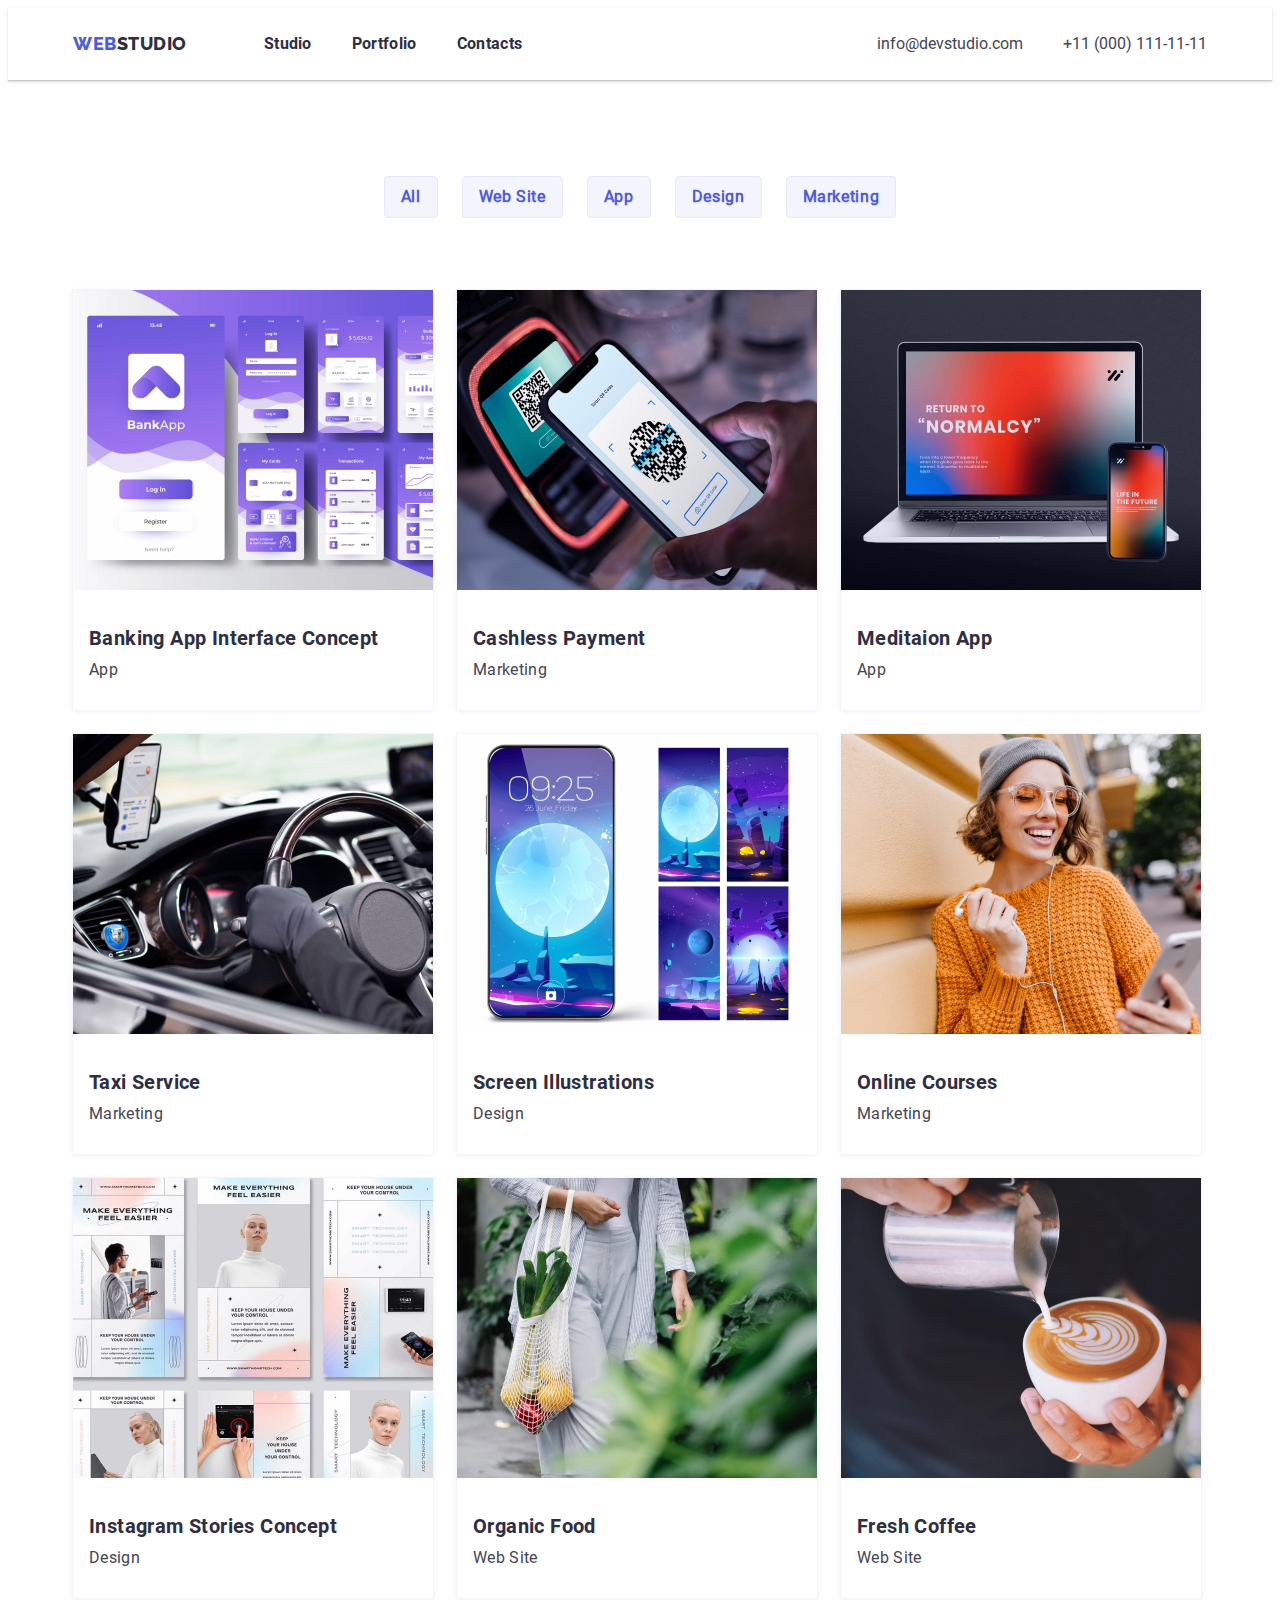
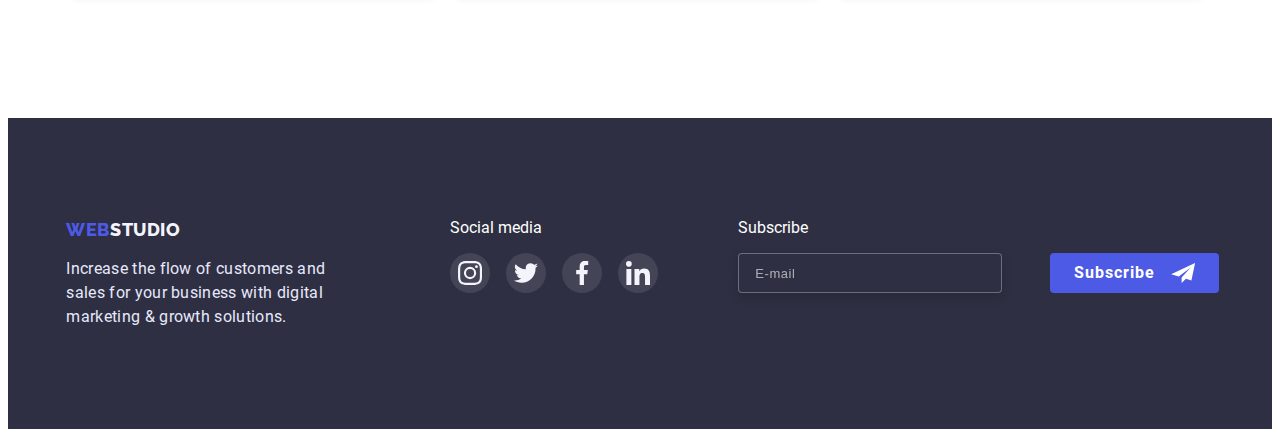
==== commit cc411677: "Update portfolio.html" ====
--- a/portfolio.html
+++ b/portfolio.html
@@ -17,7 +17,7 @@
 </head>
 <body>
     <!--HEADER-->
-    <header class="head">
+    <header class="header">
         <div class="head-set container">
         <nav class="main-nav">
             <a class="webstudio" href="./index.html"><span class="web-btn">WEB</span>STUDIO</a>
